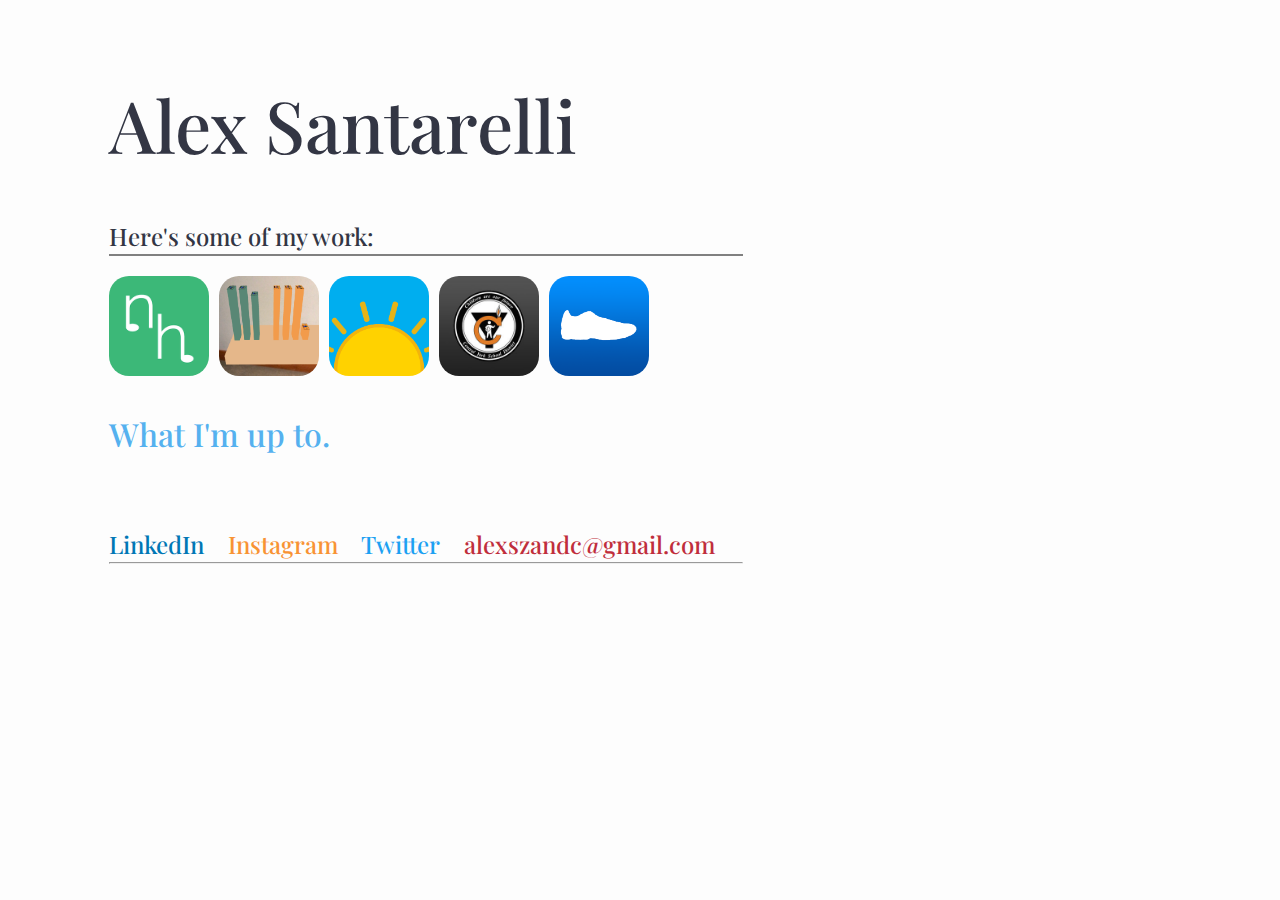
==== Home/index.html @ 374ecbd6 "added ideation and prototyping site" ====
<!DOCTYPE html>
<html>
<head>
  <meta charset="UTF-8">
  <meta name="author" content="Alex Santarelli">
  <meta name="keywords" content="NoiseHub CYHS Blueprint Ventures Loyola iInnovate">

  <link href='styles.css' rel='stylesheet' type='text/css'>
  <link href="https://fonts.googleapis.com/css?family=Playfair+Display" rel="stylesheet">

  <!--- <link href="https://fonts.googleapis.com/css?family=Roboto:400,500" rel="stylesheet"> -->
   <!--- <link href="https://fonts.googleapis.com/css?family=Lobster|Open+Sans" rel="stylesheet"> -->
</head>
<body>
  <h1 class="name">Alex Santarelli</h1>
  <!--

  <img src="images/pic.jpg" width="200px" height="200px" alt="Portrait" class="profpic" />
  <p class="bio">My father passed away when I was six years old. What I learned from him passing was that I want<br/>
     to defy the odds and people's expectations. I want to change the world and I have a certain force<br />
     in me that never stops. This force has allowed me to pursue my passion of impacting people through<br />
     technology by learning to create iOS apps. I have created eight apps to date, ranging from a <br />
     social network for music, education apps using iBeacons, and a running calculator. My passion has<br />
     also fueled my interest in meeting new people, traveling to the west, and to start taking those first<br />
     steps in impacting people's lives. <br /><br />I cannot wait to work and meet you to see all the amazing
     ideas we have and things we will create.</p>
     <a href="http://www.noisehub.co" class="nhlink">NoiseHub</a>
  -->
  <h3 class="worktitle">Here's some of my work:</h3>
  <hr align="left" noshade/>

  <div>
    <a href="http://www.noisehub.co">
    <img src="images/nhappicon.png" width="100px" height="100px" alt="NoiseHub App Icon" class="nhicon" />
    </a>

    <a href="https://github.com/Alexs2424/ShowMeTheMoney">
    <img src="images/money.PNG" width="100px" height="100px" alt="Show Me the Money Picture App Icon" class="moneyicon" />
    </a>

    <a href="https://itunes.apple.com/us/app/chariot-the-accompanying-app-for-apollo/id1070545183?mt=8">
    <img src="images/sunicon.png" width="100px" height="100px" alt="Chariot iBeacon App Icon" class="sunicon" />
    </a>

    <a href="https://itunes.apple.com/us/app/central-york-high-school/id1200315804?mt=8">
    <img src="images/cyhsicon.jpg" width="100px" height="100px" alt="CYHS App Icon" class="cyhsicon" />
    </a>

    <a href="https://itunes.apple.com/us/app/runcalc-designed-to-make-you-run-better/id1039674012?mt=8">
    <img src="images/runicon.png" width="100px" height="100px" alt="RunCalc App Icon" class="runicon" />
    </a>
  </div>
  <a href="http://www.catamaran.cc/story/24/student-of-serial-entrepreneurship" class="more">
  <h3 class="worktitle more">What I'm up to.</h3>
  </a>
  <br />
  <br />
  <h3 class="worktitle"><a href="https://www.linkedin.com/in/alexsantarelli/"><span class="linkedIn">LinkedIn</span></a>&nbsp;&nbsp;&nbsp;
    <a href="https://www.instagram.com/santarelli_alex/"><span class="instagram">Instagram</span></a>&nbsp;&nbsp;&nbsp;
      <a href="https://twitter.com/NSSantarelli"><span class="twitter">Twitter</span></a>&nbsp;&nbsp;&nbsp;
      <a href="mailto:alexszandc@gmail.com" class="email">alexszandc@gmail.com</a>
  </h3>
  <hr />

</body>
</html>
---- Home/styles.css ----
body {
  background-color: #fdfdfd;
}

hr {
  width: 50%;
  color: #333644;

  margin-left: 8%;
}

a:link {
  text-decoration: none;
}

a:visited {
  text-decoration: none;
  color: #0074e4;
}

.header img {
  float: left;
}

.header h1 {
  position: relative;
  top: 18px;
  left: 10px;
}

.profpic {
  border-radius: 50px;
  margin-left: 2.5%;

}

.name {
  font-family: 'Playfair Display', serif;
  font-weight: 500;
  font-size: 72px;
  color: #333644;

  margin-top: 6%;
  margin-left: 8%;
}

.worktitle {
  font-family: 'Playfair Display', serif;
  font-weight: 500;
  font-size: 24px;
  color: #333644;

  margin-bottom: -0.5%;
  margin-left: 8%;
}

.nh {
  margin-top: 2%;
  margin-left: 8%;
}

.nhlink {
  font-family: 'Playfair Display', serif;
  font-weight: 600;
  font-size: 48px;
  color: #333644;
  margin-top: 0%;
  margin-left: 8%;
}

.nhicon {
  border-radius: 20px;
  margin-left: 8%;
  margin-top: 1%;
}

.moneyicon {
  border-radius: 20px;
  margin-left: 6px;
}

.sunicon {
    border-radius: 20px;
    margin-left: 6px;
}

.cyhsicon {
  border-radius: 20px;
  margin-left: 6px;
}

.runicon {
  border-radius: 20px;
  margin-left: 6px;
}

.bio {
  font-family: 'Roboto', sans-serif;
  font-weight: 500;
  font-size: 20px;
  line-height: 170%;

  margin-left: 2.5%;
}

.more {
  color: #55B1EF;
  font-size: 32px;
}

.social {
  margin-top: 0%;
}

.linkedIn {
  color: #0077B5;
}

.instagram {
  color: #F89334;
}

.twitter {
  color: #1DA1F2;
}

.email {
  color: #C02E3C;
}
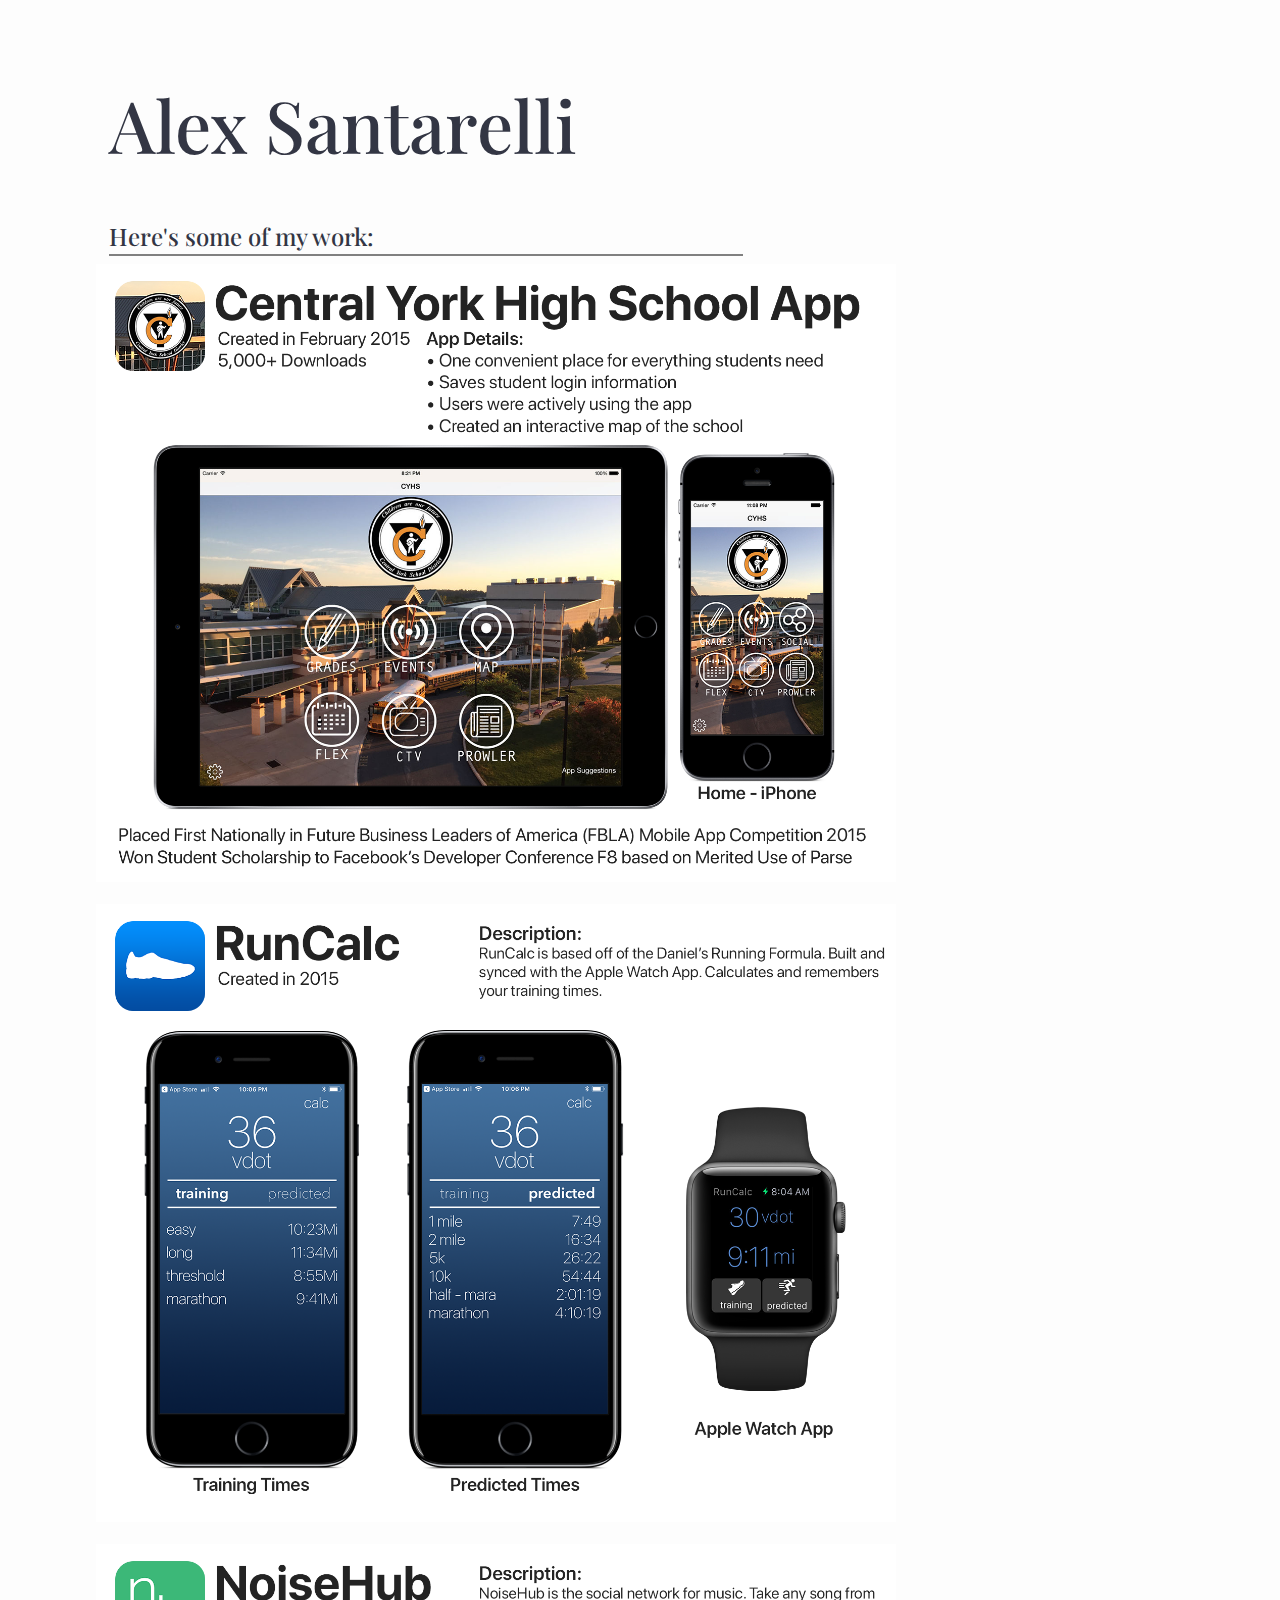
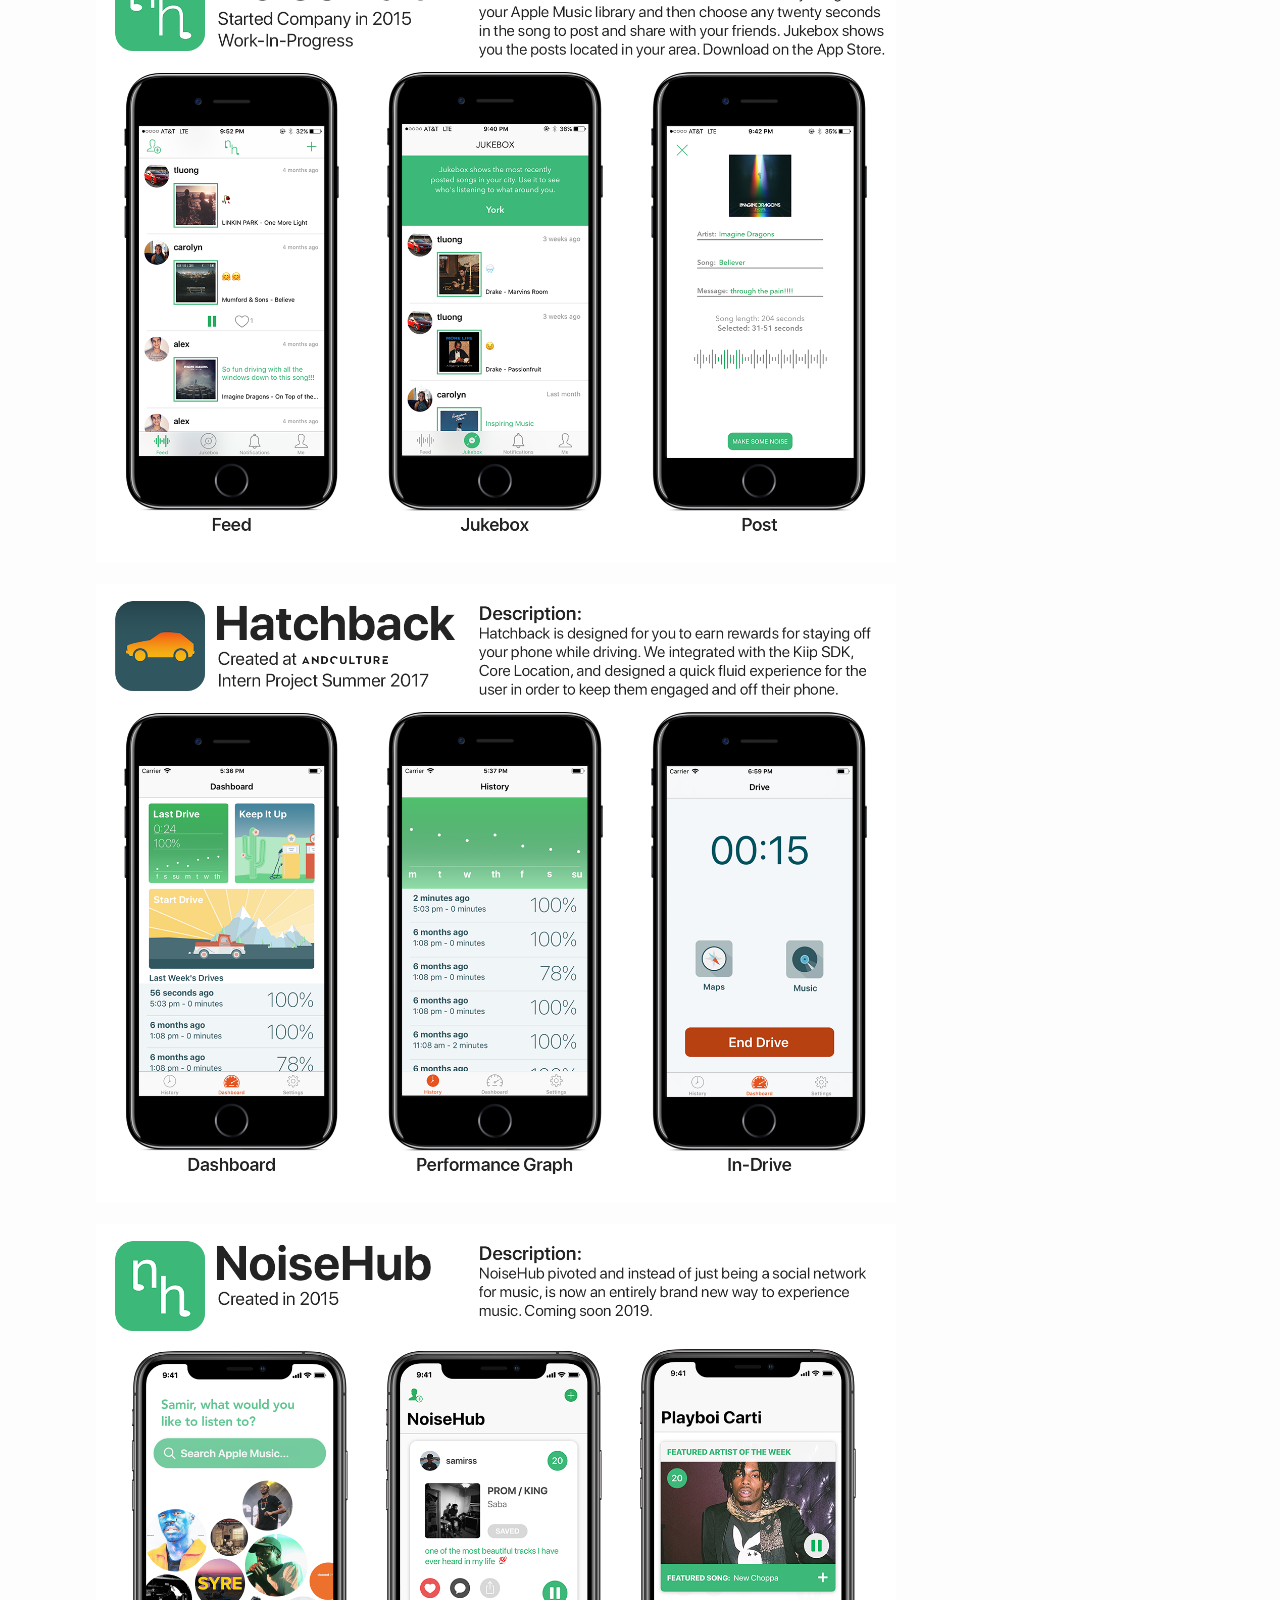
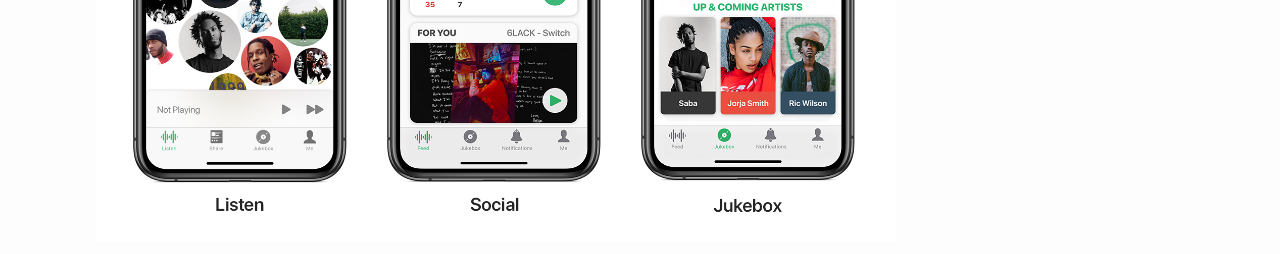
==== commit a009a70b: "added final pres" ====
--- a/Home/index.html
+++ b/Home/index.html
@@ -29,6 +29,26 @@
   <h3 class="worktitle">Here's some of my work:</h3>
   <hr align="left" noshade/>
 
+<a href="https://itunes.apple.com/us/app/cyhs/id918438618">
+<img src="images/cyhs.png" width="800px" height="618px" alt="cyhs portfolio" class="portfolio" style="margin-left:7%;"/>
+</a> 
+<br /><br />
+<a href="https://itunes.apple.com/us/app/runcalc-designed-to-make-you-run-better/id1039674012?mt=8">
+<img src="images/runcalc.png" width="800px" height="618px" alt="runcalc portfolio" class="portfolio" style="margin-left:7%;"/>
+</a>
+<br /><br />
+<a href="http://www.noisehub.co">
+<img src="images/nhbefore.png" width="800px" height="618px" alt="noisehub before redesign portfolio" class="portfolio" style="margin-left:7%;"/>
+</a>
+<br /><br />
+<a href="http://www.andculture.com">
+<img src="images/hatchback.png" width="800px" height="618px" alt="hatchback portfolio" class="portfolio" style="margin-left:7%;"/>
+</a>
+<br /><br />
+<a href="http://www.noisehub.co">
+<img src="images/nhredesign.png" width="800px" height="618px" alt="cyhs portfolio" class="portfolio" style="margin-left:7%;"/>
+</a>
+<!--
   <div>
     <a href="http://www.noisehub.co">
     <img src="images/nhappicon.png" width="100px" height="100px" alt="NoiseHub App Icon" class="nhicon" />
@@ -61,6 +81,6 @@
       <a href="mailto:alexszandc@gmail.com" class="email">alexszandc@gmail.com</a>
   </h3>
   <hr />
-
+-->
 </body>
 </html>
